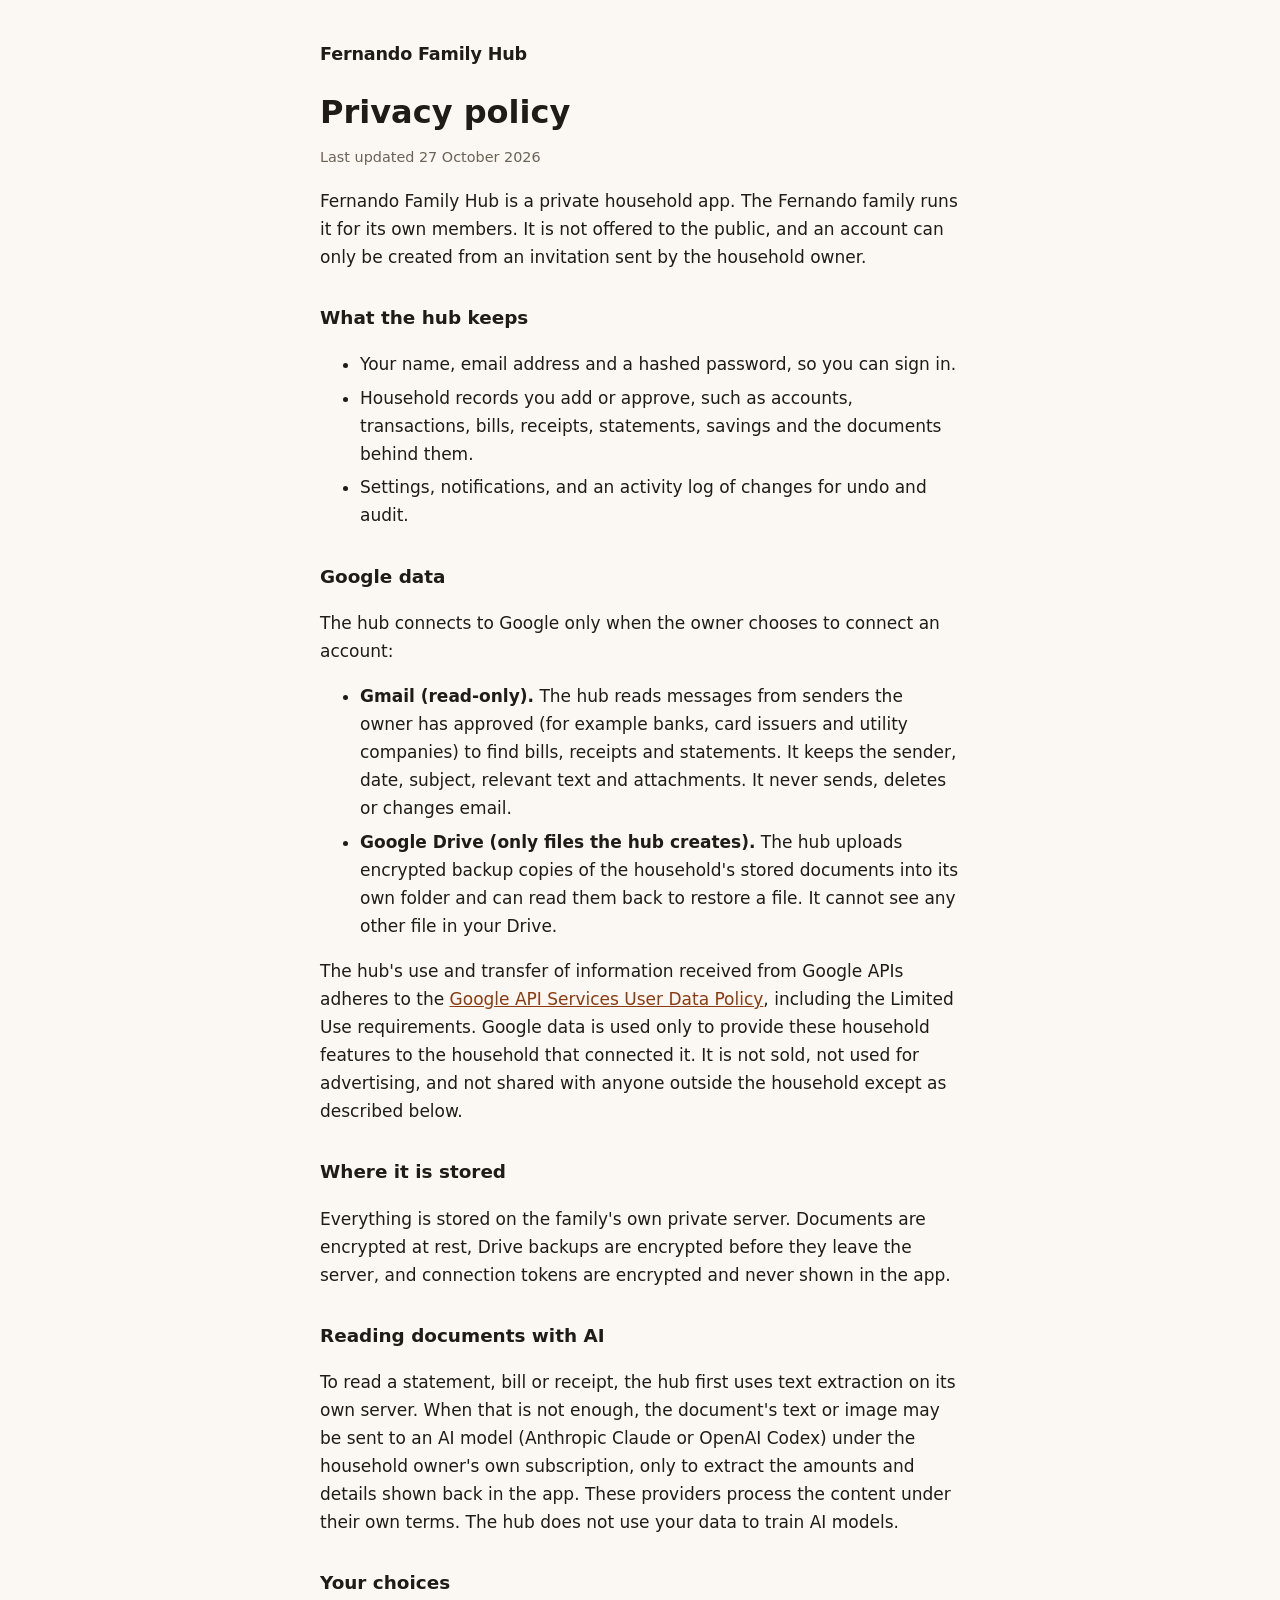
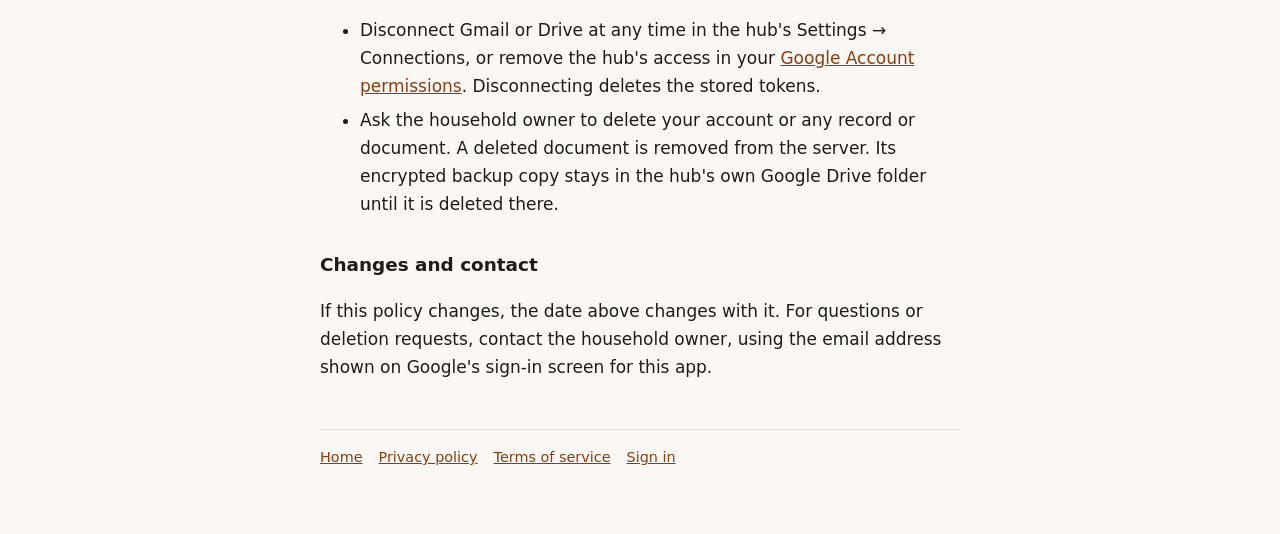
==== privacy.html @ 9f5aef3e "Public home, privacy policy and terms for Fernando Family Hub Co-Authored-By: Claude Opus 5.5 <norep" ====
<!doctype html>
<html lang="en">
<head>
<meta charset="utf-8">
<meta name="viewport" content="width=device-width, initial-scale=1">
<title>Privacy policy · Fernando Family Hub</title>
<link rel="stylesheet" href="/style.css">
</head>
<body>
<main>
<a class="brand" href="/">Fernando Family Hub</a>
<h1>Privacy policy</h1>
<p class="updated">Last updated 27 October 2026</p>
<p>Fernando Family Hub is a private household app. The Fernando family runs it for its own members. It is not offered to the public, and an account can only be created from an invitation sent by the household owner.</p>

<h2>What the hub keeps</h2>
<ul>
<li>Your name, email address and a hashed password, so you can sign in.</li>
<li>Household records you add or approve, such as accounts, transactions, bills, receipts, statements, savings and the documents behind them.</li>
<li>Settings, notifications, and an activity log of changes for undo and audit.</li>
</ul>

<h2>Google data</h2>
<p>The hub connects to Google only when the owner chooses to connect an account:</p>
<ul>
<li><strong>Gmail (read-only).</strong> The hub reads messages from senders the owner has approved (for example banks, card issuers and utility companies) to find bills, receipts and statements. It keeps the sender, date, subject, relevant text and attachments. It never sends, deletes or changes email.</li>
<li><strong>Google Drive (only files the hub creates).</strong> The hub uploads encrypted backup copies of the household's stored documents into its own folder and can read them back to restore a file. It cannot see any other file in your Drive.</li>
</ul>
<p>The hub's use and transfer of information received from Google APIs adheres to the <a href="https://developers.google.com/terms/api-services-user-data-policy">Google API Services User Data Policy</a>, including the Limited Use requirements. Google data is used only to provide these household features to the household that connected it. It is not sold, not used for advertising, and not shared with anyone outside the household except as described below.</p>

<h2>Where it is stored</h2>
<p>Everything is stored on the family's own private server. Documents are encrypted at rest, Drive backups are encrypted before they leave the server, and connection tokens are encrypted and never shown in the app.</p>

<h2>Reading documents with AI</h2>
<p>To read a statement, bill or receipt, the hub first uses text extraction on its own server. When that is not enough, the document's text or image may be sent to an AI model (Anthropic Claude or OpenAI Codex) under the household owner's own subscription, only to extract the amounts and details shown back in the app. These providers process the content under their own terms. The hub does not use your data to train AI models.</p>

<h2>Your choices</h2>
<ul>
<li>Disconnect Gmail or Drive at any time in the hub's Settings → Connections, or remove the hub's access in your <a href="https://myaccount.google.com/permissions">Google Account permissions</a>. Disconnecting deletes the stored tokens.</li>
<li>Ask the household owner to delete your account or any record or document. A deleted document is removed from the server. Its encrypted backup copy stays in the hub's own Google Drive folder until it is deleted there.</li>
</ul>

<h2>Changes and contact</h2>
<p>If this policy changes, the date above changes with it. For questions or deletion requests, contact the household owner, using the email address shown on Google's sign-in screen for this app.</p>
<footer><a href="/">Home</a><a href="/privacy">Privacy policy</a><a href="/terms">Terms of service</a><a href="https://hub.fernandofamily.com/login">Sign in</a></footer>
</main>
</body>
</html>
---- style.css ----
:root { --bg: #fbf8f3; --fg: #1f1b16; --muted: #6b6258; --accent: #8a3b12; --line: #e6ded2; }
@media (prefers-color-scheme: dark) {
  :root { --bg: #16130f; --fg: #f1ebe2; --muted: #a99e90; --accent: #f0a46f; --line: #2e2822; }
}
* { box-sizing: border-box; }
body { margin: 0; background: var(--bg); color: var(--fg); font: 17px/1.65 system-ui, -apple-system, "Segoe UI", sans-serif; }
main { max-width: 42rem; margin: 0 auto; padding: 2.5rem 1rem 4rem; }
.brand { font-weight: 700; letter-spacing: -0.01em; color: var(--fg); text-decoration: none; font-size: 1.1rem; }
h1 { font-size: 2rem; line-height: 1.2; margin: 1.5rem 0 0.25rem; }
h2 { font-size: 1.15rem; margin: 2rem 0 0.25rem; }
.updated, footer { color: var(--muted); font-size: 0.9rem; }
a { color: var(--accent); }
li { margin: 0.35rem 0; }
footer { margin-top: 3rem; padding-top: 1rem; border-top: 1px solid var(--line); display: flex; gap: 1rem; flex-wrap: wrap; }
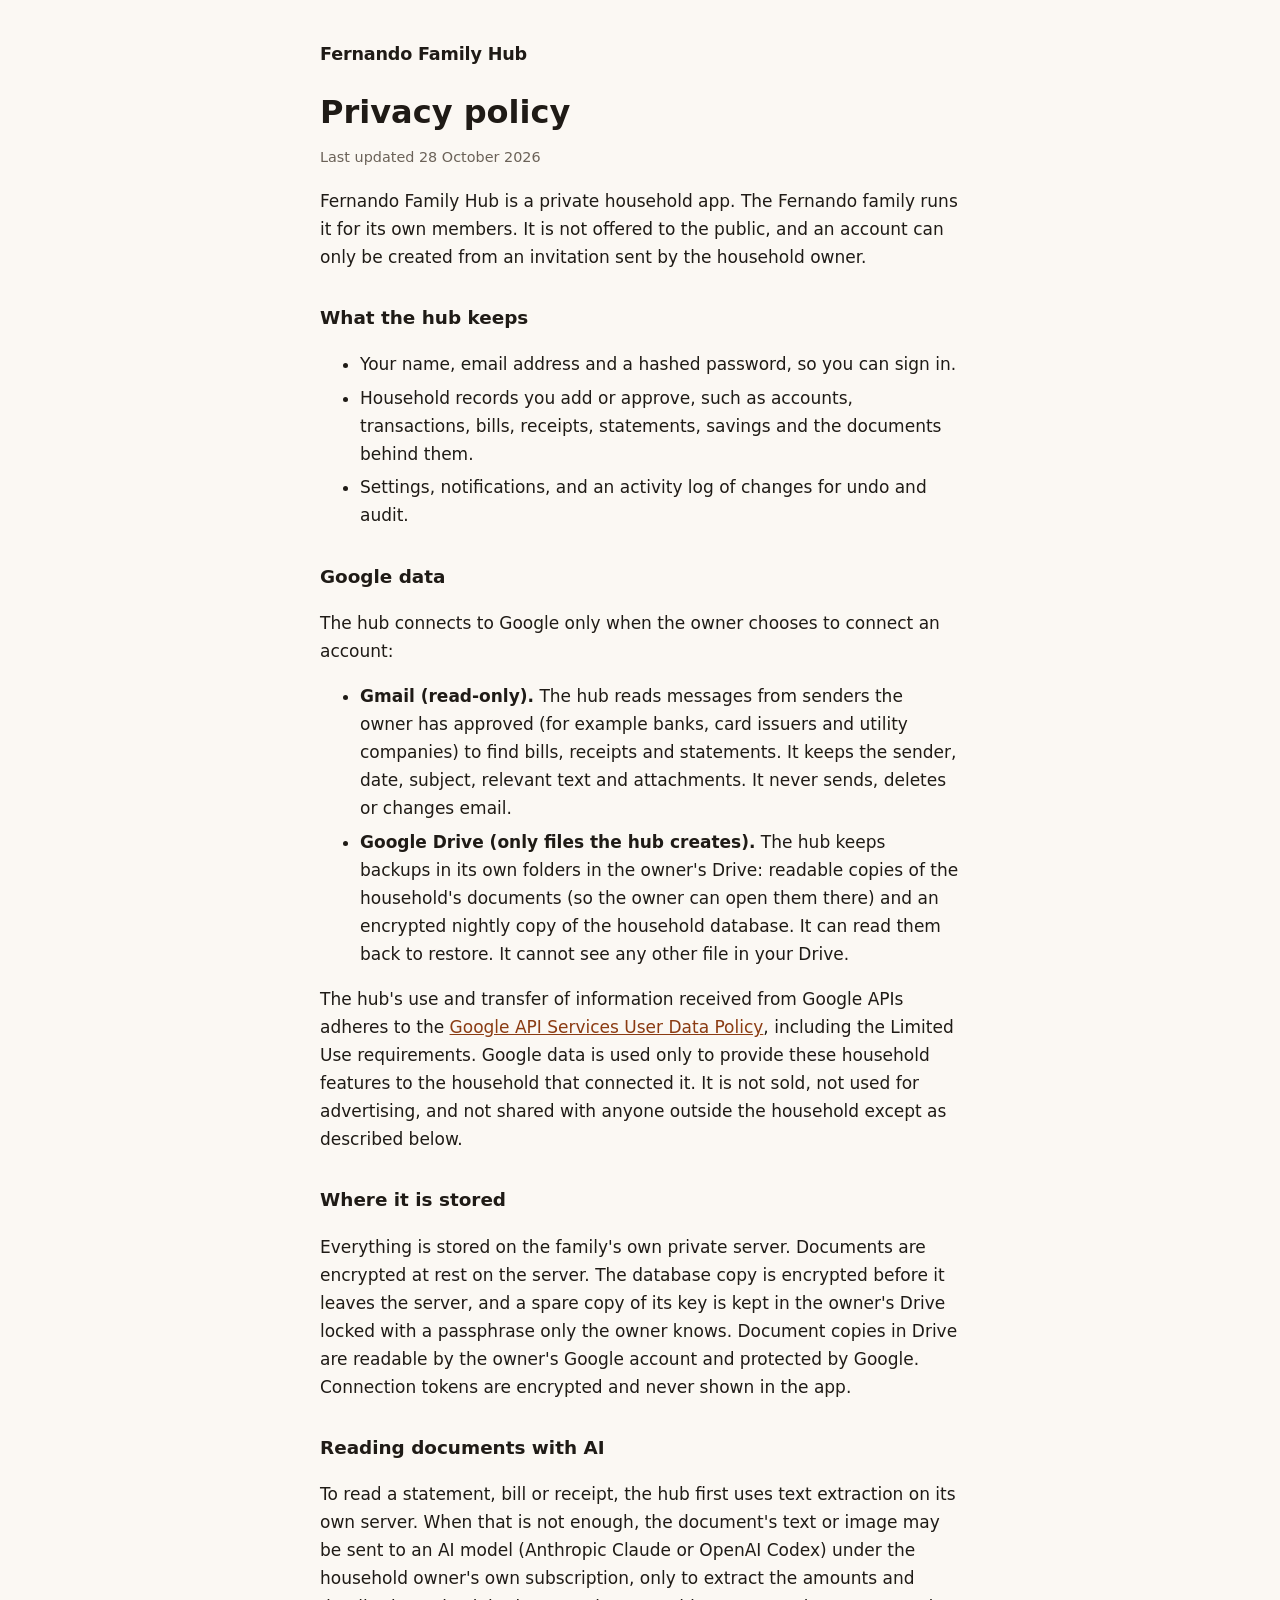
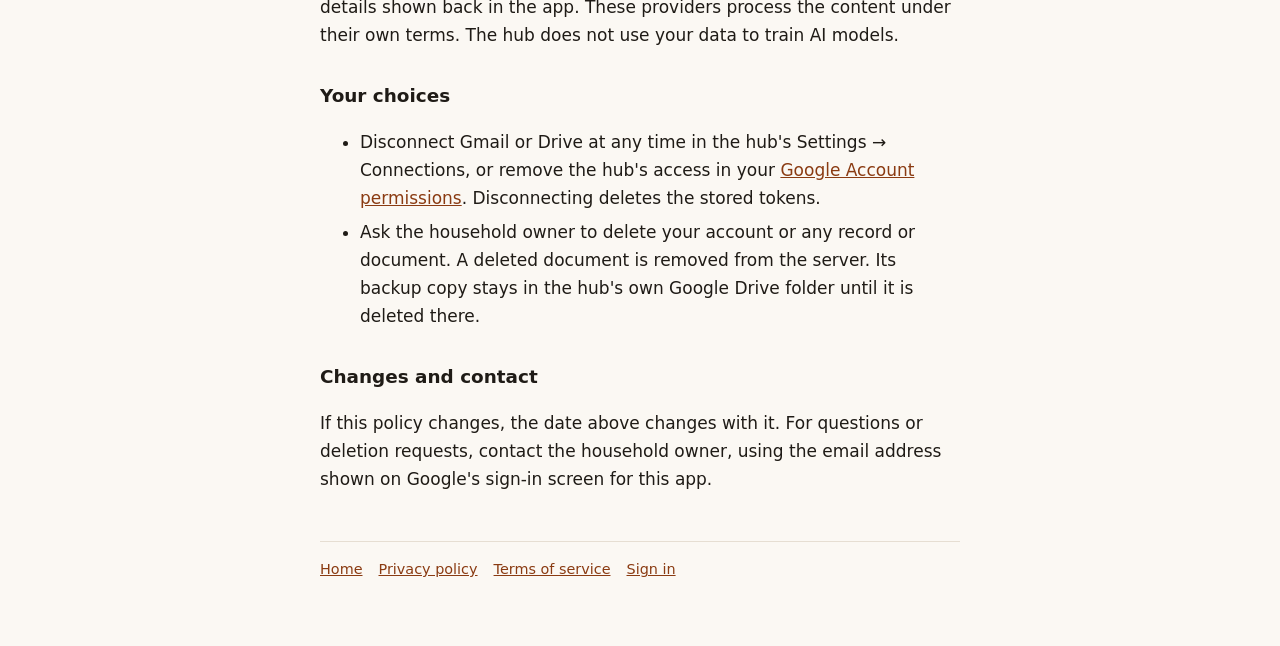
==== commit 49ddfb2b: "Privacy: document copies in Drive are readable; database copy encrypted with a passphrase-locked spa" ====
--- a/privacy.html
+++ b/privacy.html
@@ -10,7 +10,7 @@
 <main>
 <a class="brand" href="/">Fernando Family Hub</a>
 <h1>Privacy policy</h1>
-<p class="updated">Last updated 27 October 2026</p>
+<p class="updated">Last updated 28 October 2026</p>
 <p>Fernando Family Hub is a private household app. The Fernando family runs it for its own members. It is not offered to the public, and an account can only be created from an invitation sent by the household owner.</p>
 
 <h2>What the hub keeps</h2>
@@ -24,12 +24,12 @@
 <p>The hub connects to Google only when the owner chooses to connect an account:</p>
 <ul>
 <li><strong>Gmail (read-only).</strong> The hub reads messages from senders the owner has approved (for example banks, card issuers and utility companies) to find bills, receipts and statements. It keeps the sender, date, subject, relevant text and attachments. It never sends, deletes or changes email.</li>
-<li><strong>Google Drive (only files the hub creates).</strong> The hub uploads encrypted backup copies of the household's stored documents into its own folder and can read them back to restore a file. It cannot see any other file in your Drive.</li>
+<li><strong>Google Drive (only files the hub creates).</strong> The hub keeps backups in its own folders in the owner's Drive: readable copies of the household's documents (so the owner can open them there) and an encrypted nightly copy of the household database. It can read them back to restore. It cannot see any other file in your Drive.</li>
 </ul>
 <p>The hub's use and transfer of information received from Google APIs adheres to the <a href="https://developers.google.com/terms/api-services-user-data-policy">Google API Services User Data Policy</a>, including the Limited Use requirements. Google data is used only to provide these household features to the household that connected it. It is not sold, not used for advertising, and not shared with anyone outside the household except as described below.</p>
 
 <h2>Where it is stored</h2>
-<p>Everything is stored on the family's own private server. Documents are encrypted at rest, Drive backups are encrypted before they leave the server, and connection tokens are encrypted and never shown in the app.</p>
+<p>Everything is stored on the family's own private server. Documents are encrypted at rest on the server. The database copy is encrypted before it leaves the server, and a spare copy of its key is kept in the owner's Drive locked with a passphrase only the owner knows. Document copies in Drive are readable by the owner's Google account and protected by Google. Connection tokens are encrypted and never shown in the app.</p>
 
 <h2>Reading documents with AI</h2>
 <p>To read a statement, bill or receipt, the hub first uses text extraction on its own server. When that is not enough, the document's text or image may be sent to an AI model (Anthropic Claude or OpenAI Codex) under the household owner's own subscription, only to extract the amounts and details shown back in the app. These providers process the content under their own terms. The hub does not use your data to train AI models.</p>
@@ -37,7 +37,7 @@
 <h2>Your choices</h2>
 <ul>
 <li>Disconnect Gmail or Drive at any time in the hub's Settings → Connections, or remove the hub's access in your <a href="https://myaccount.google.com/permissions">Google Account permissions</a>. Disconnecting deletes the stored tokens.</li>
-<li>Ask the household owner to delete your account or any record or document. A deleted document is removed from the server. Its encrypted backup copy stays in the hub's own Google Drive folder until it is deleted there.</li>
+<li>Ask the household owner to delete your account or any record or document. A deleted document is removed from the server. Its backup copy stays in the hub's own Google Drive folder until it is deleted there.</li>
 </ul>
 
 <h2>Changes and contact</h2>
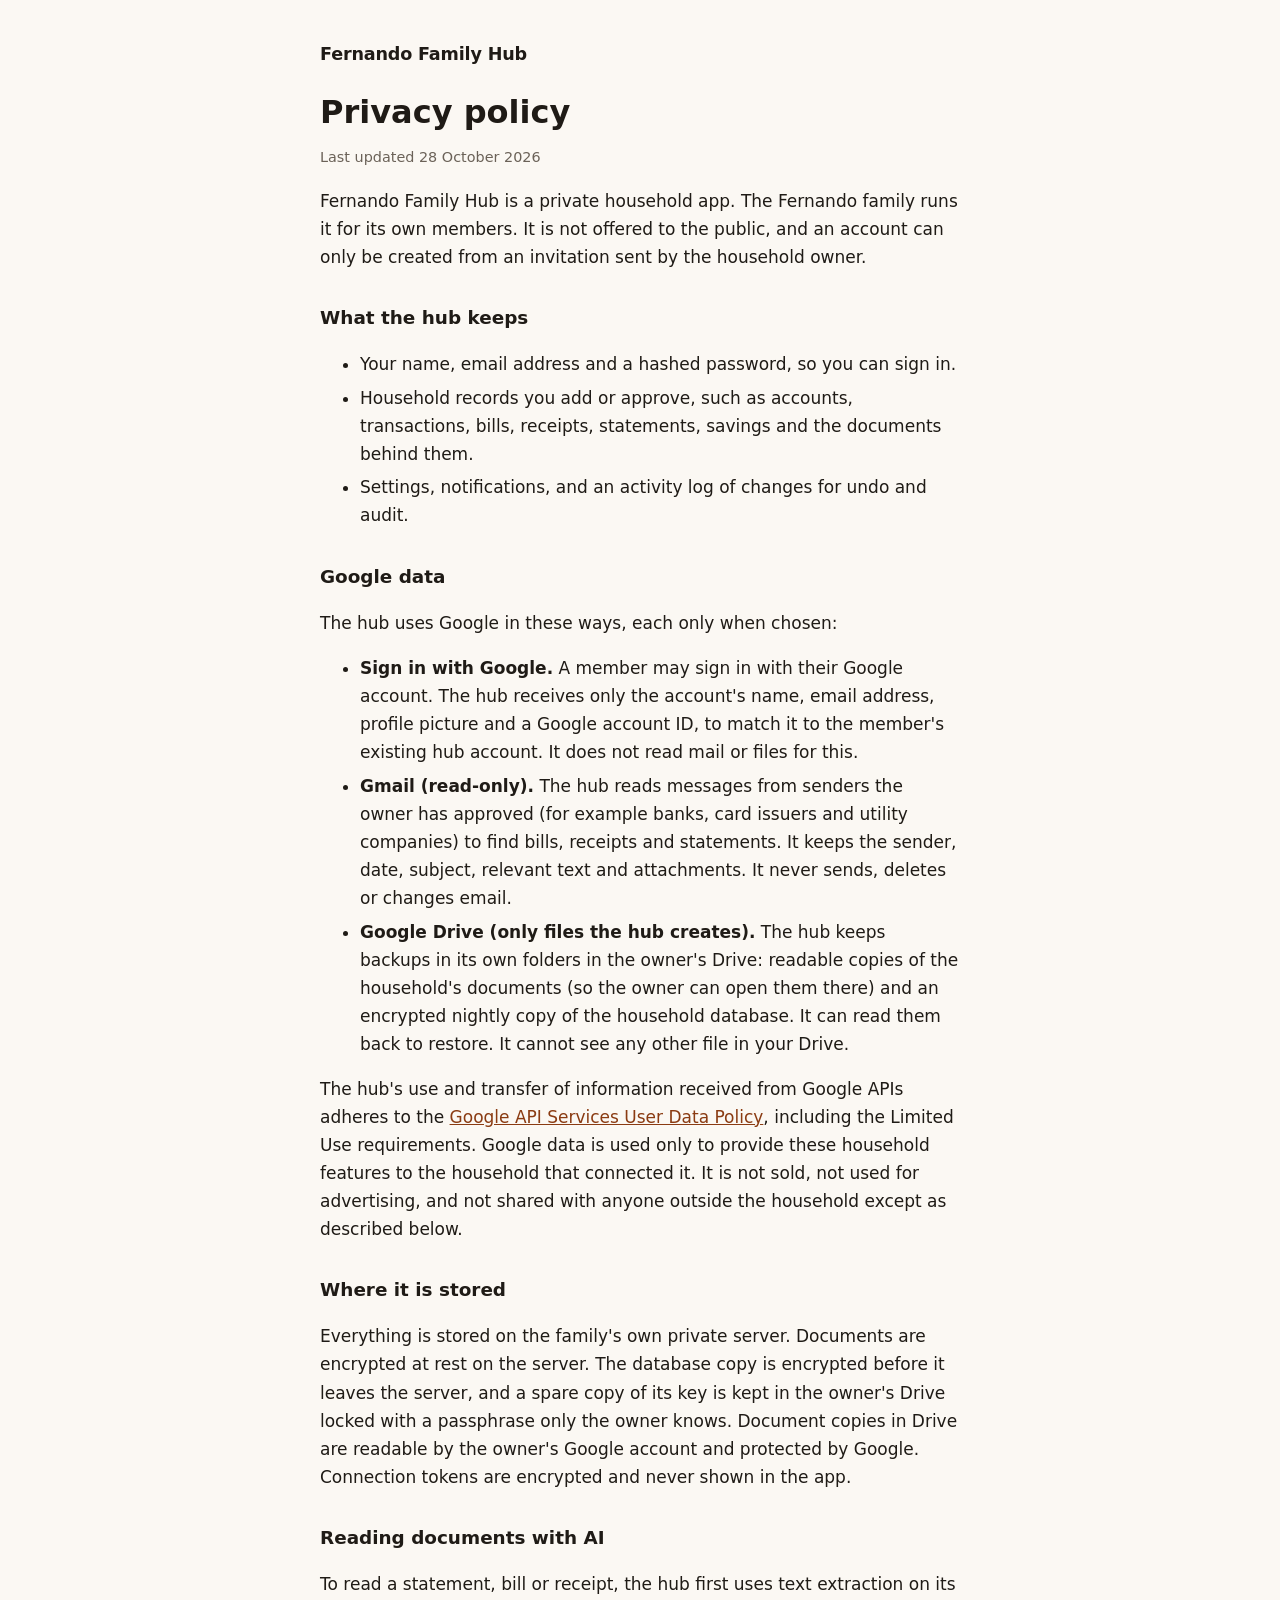
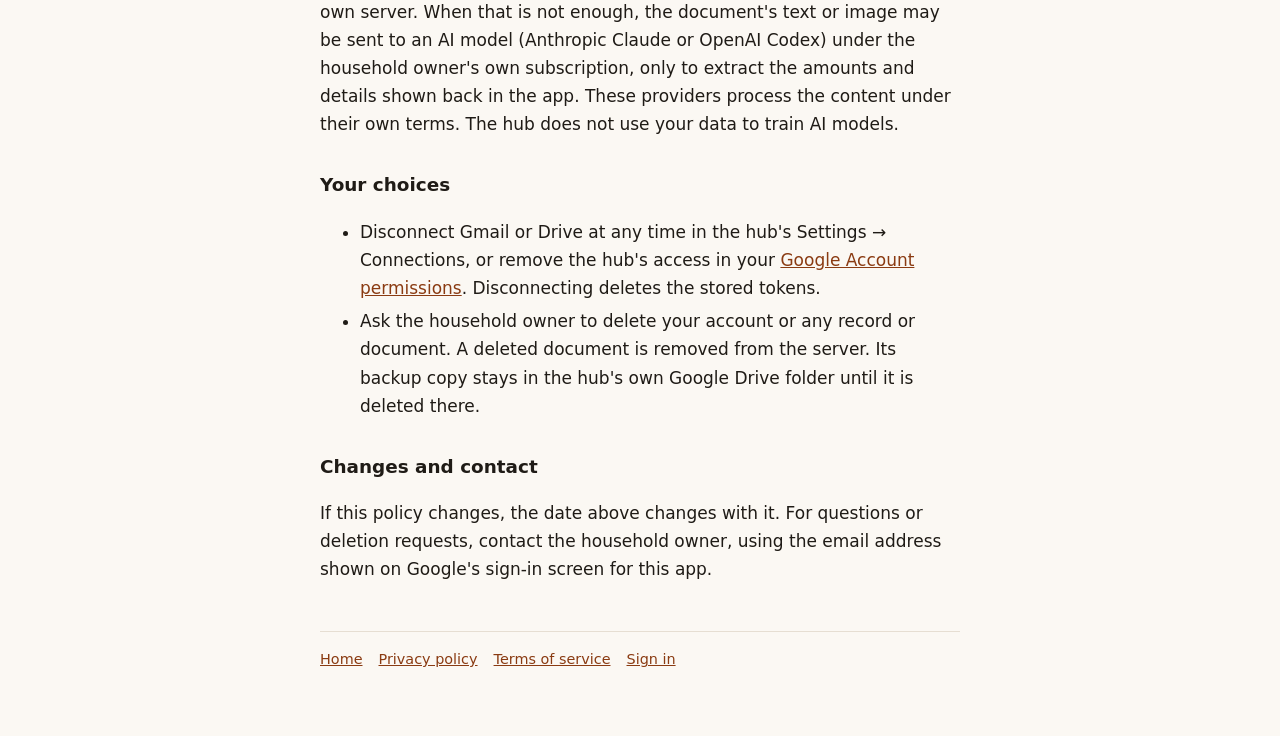
==== commit a013b615: "Privacy: sign in with Google (name, email, picture, account ID only) Co-Authored-By: Claude Opus 5.5" ====
--- a/privacy.html
+++ b/privacy.html
@@ -21,8 +21,9 @@
 </ul>
 
 <h2>Google data</h2>
-<p>The hub connects to Google only when the owner chooses to connect an account:</p>
+<p>The hub uses Google in these ways, each only when chosen:</p>
 <ul>
+<li><strong>Sign in with Google.</strong> A member may sign in with their Google account. The hub receives only the account's name, email address, profile picture and a Google account ID, to match it to the member's existing hub account. It does not read mail or files for this.</li>
 <li><strong>Gmail (read-only).</strong> The hub reads messages from senders the owner has approved (for example banks, card issuers and utility companies) to find bills, receipts and statements. It keeps the sender, date, subject, relevant text and attachments. It never sends, deletes or changes email.</li>
 <li><strong>Google Drive (only files the hub creates).</strong> The hub keeps backups in its own folders in the owner's Drive: readable copies of the household's documents (so the owner can open them there) and an encrypted nightly copy of the household database. It can read them back to restore. It cannot see any other file in your Drive.</li>
 </ul>
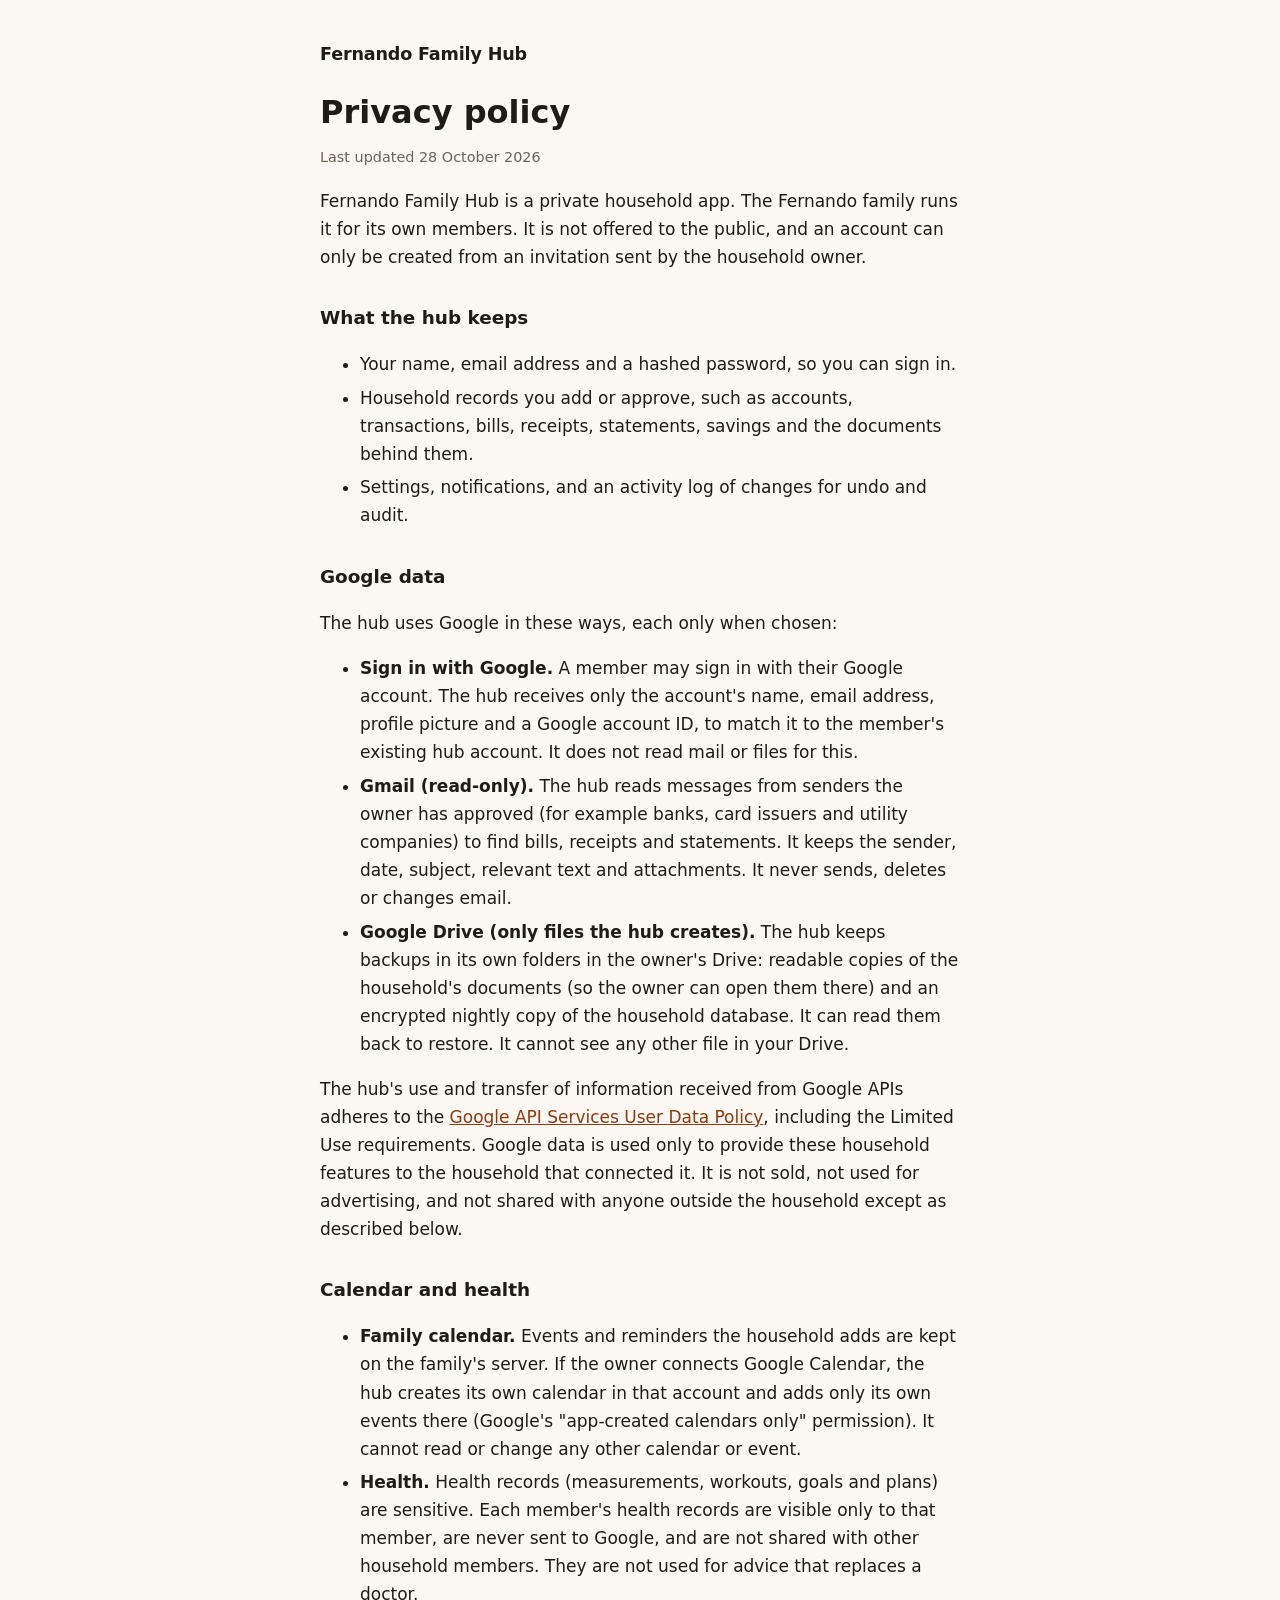
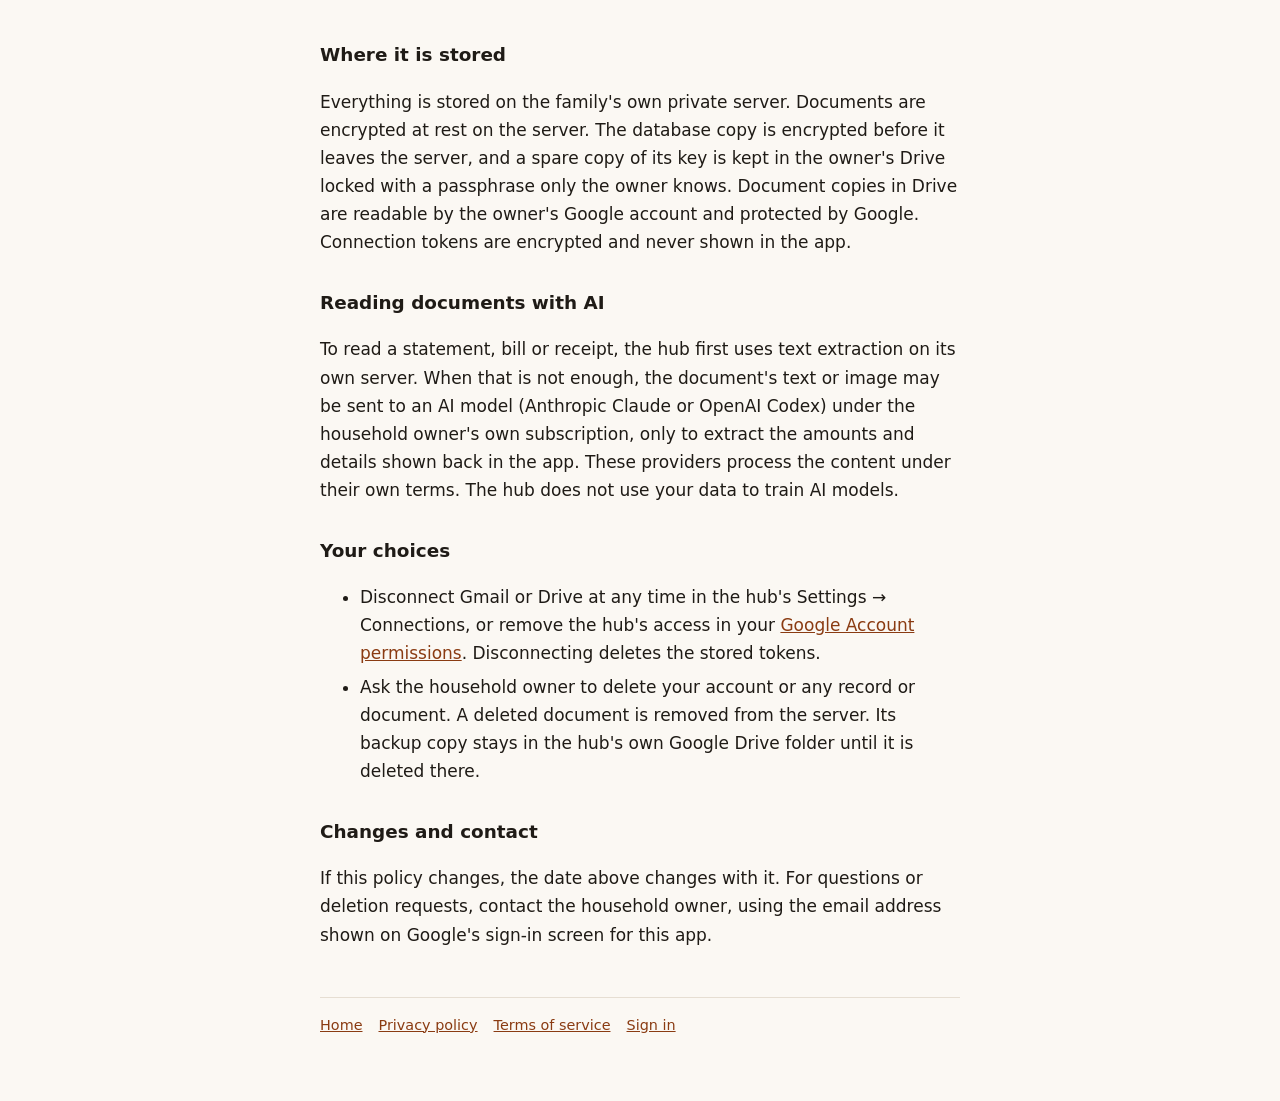
==== commit 3abb91b9: "Privacy: family calendar (Google app-created calendars only) and owner-only health records Co-Author" ====
--- a/privacy.html
+++ b/privacy.html
@@ -29,6 +29,12 @@
 </ul>
 <p>The hub's use and transfer of information received from Google APIs adheres to the <a href="https://developers.google.com/terms/api-services-user-data-policy">Google API Services User Data Policy</a>, including the Limited Use requirements. Google data is used only to provide these household features to the household that connected it. It is not sold, not used for advertising, and not shared with anyone outside the household except as described below.</p>
 
+<h2>Calendar and health</h2>
+<ul>
+<li><strong>Family calendar.</strong> Events and reminders the household adds are kept on the family's server. If the owner connects Google Calendar, the hub creates its own calendar in that account and adds only its own events there (Google's "app-created calendars only" permission). It cannot read or change any other calendar or event.</li>
+<li><strong>Health.</strong> Health records (measurements, workouts, goals and plans) are sensitive. Each member's health records are visible only to that member, are never sent to Google, and are not shared with other household members. They are not used for advice that replaces a doctor.</li>
+</ul>
+
 <h2>Where it is stored</h2>
 <p>Everything is stored on the family's own private server. Documents are encrypted at rest on the server. The database copy is encrypted before it leaves the server, and a spare copy of its key is kept in the owner's Drive locked with a passphrase only the owner knows. Document copies in Drive are readable by the owner's Google account and protected by Google. Connection tokens are encrypted and never shown in the app.</p>
 
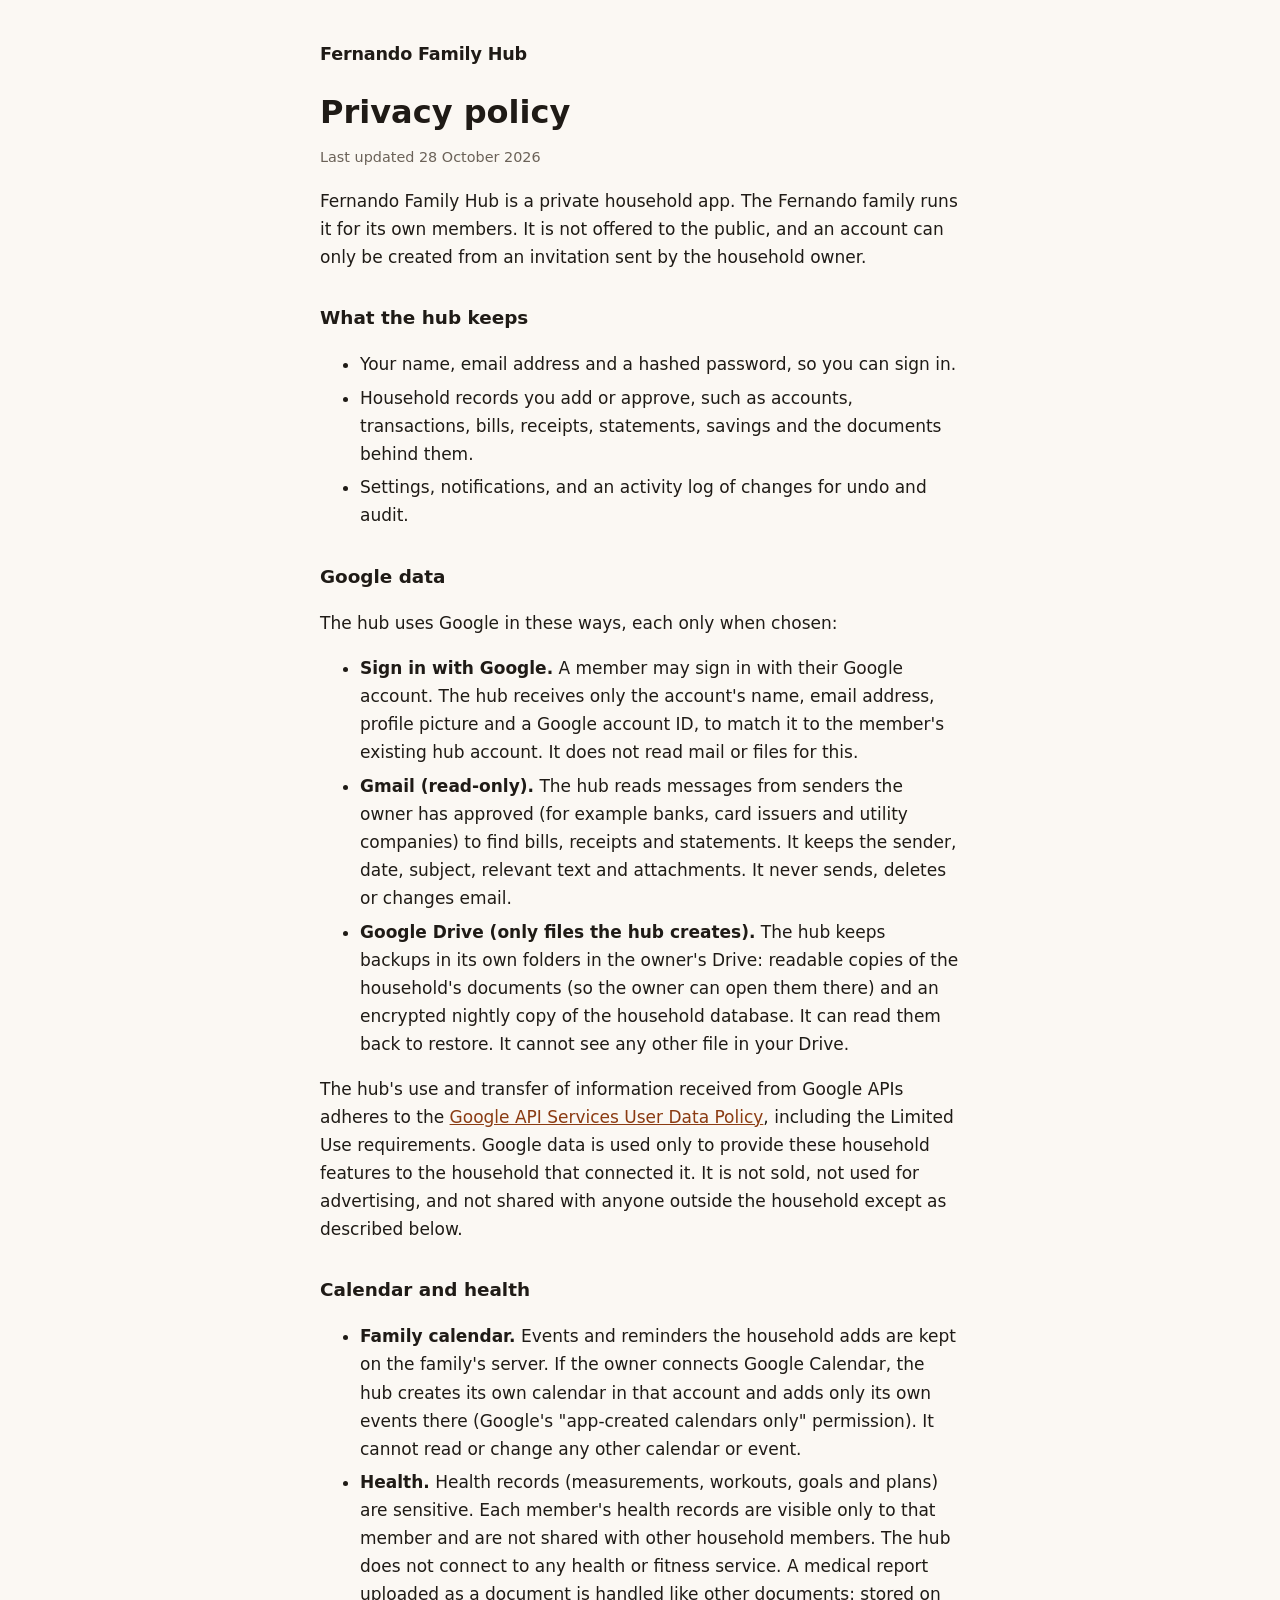
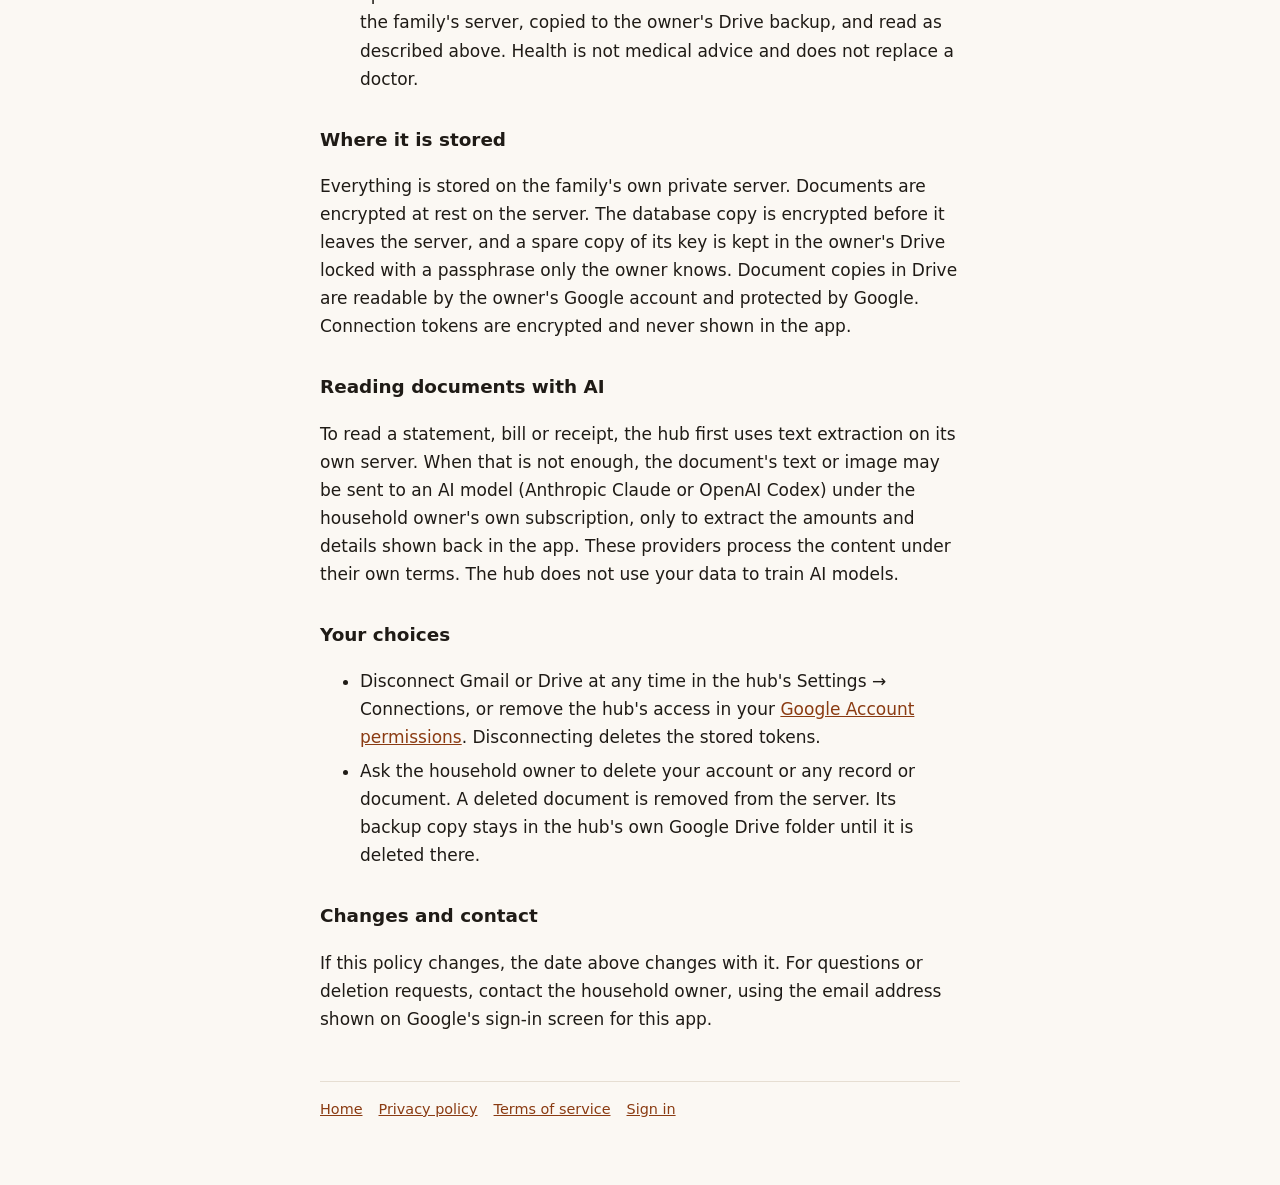
==== commit a7cdefc1: "Privacy: health — uploaded medical reports follow the document rules (Drive backup, reading) Co-Auth" ====
--- a/privacy.html
+++ b/privacy.html
@@ -32,7 +32,7 @@
 <h2>Calendar and health</h2>
 <ul>
 <li><strong>Family calendar.</strong> Events and reminders the household adds are kept on the family's server. If the owner connects Google Calendar, the hub creates its own calendar in that account and adds only its own events there (Google's "app-created calendars only" permission). It cannot read or change any other calendar or event.</li>
-<li><strong>Health.</strong> Health records (measurements, workouts, goals and plans) are sensitive. Each member's health records are visible only to that member, are never sent to Google, and are not shared with other household members. They are not used for advice that replaces a doctor.</li>
+<li><strong>Health.</strong> Health records (measurements, workouts, goals and plans) are sensitive. Each member's health records are visible only to that member and are not shared with other household members. The hub does not connect to any health or fitness service. A medical report uploaded as a document is handled like other documents: stored on the family's server, copied to the owner's Drive backup, and read as described above. Health is not medical advice and does not replace a doctor.</li>
 </ul>
 
 <h2>Where it is stored</h2>
